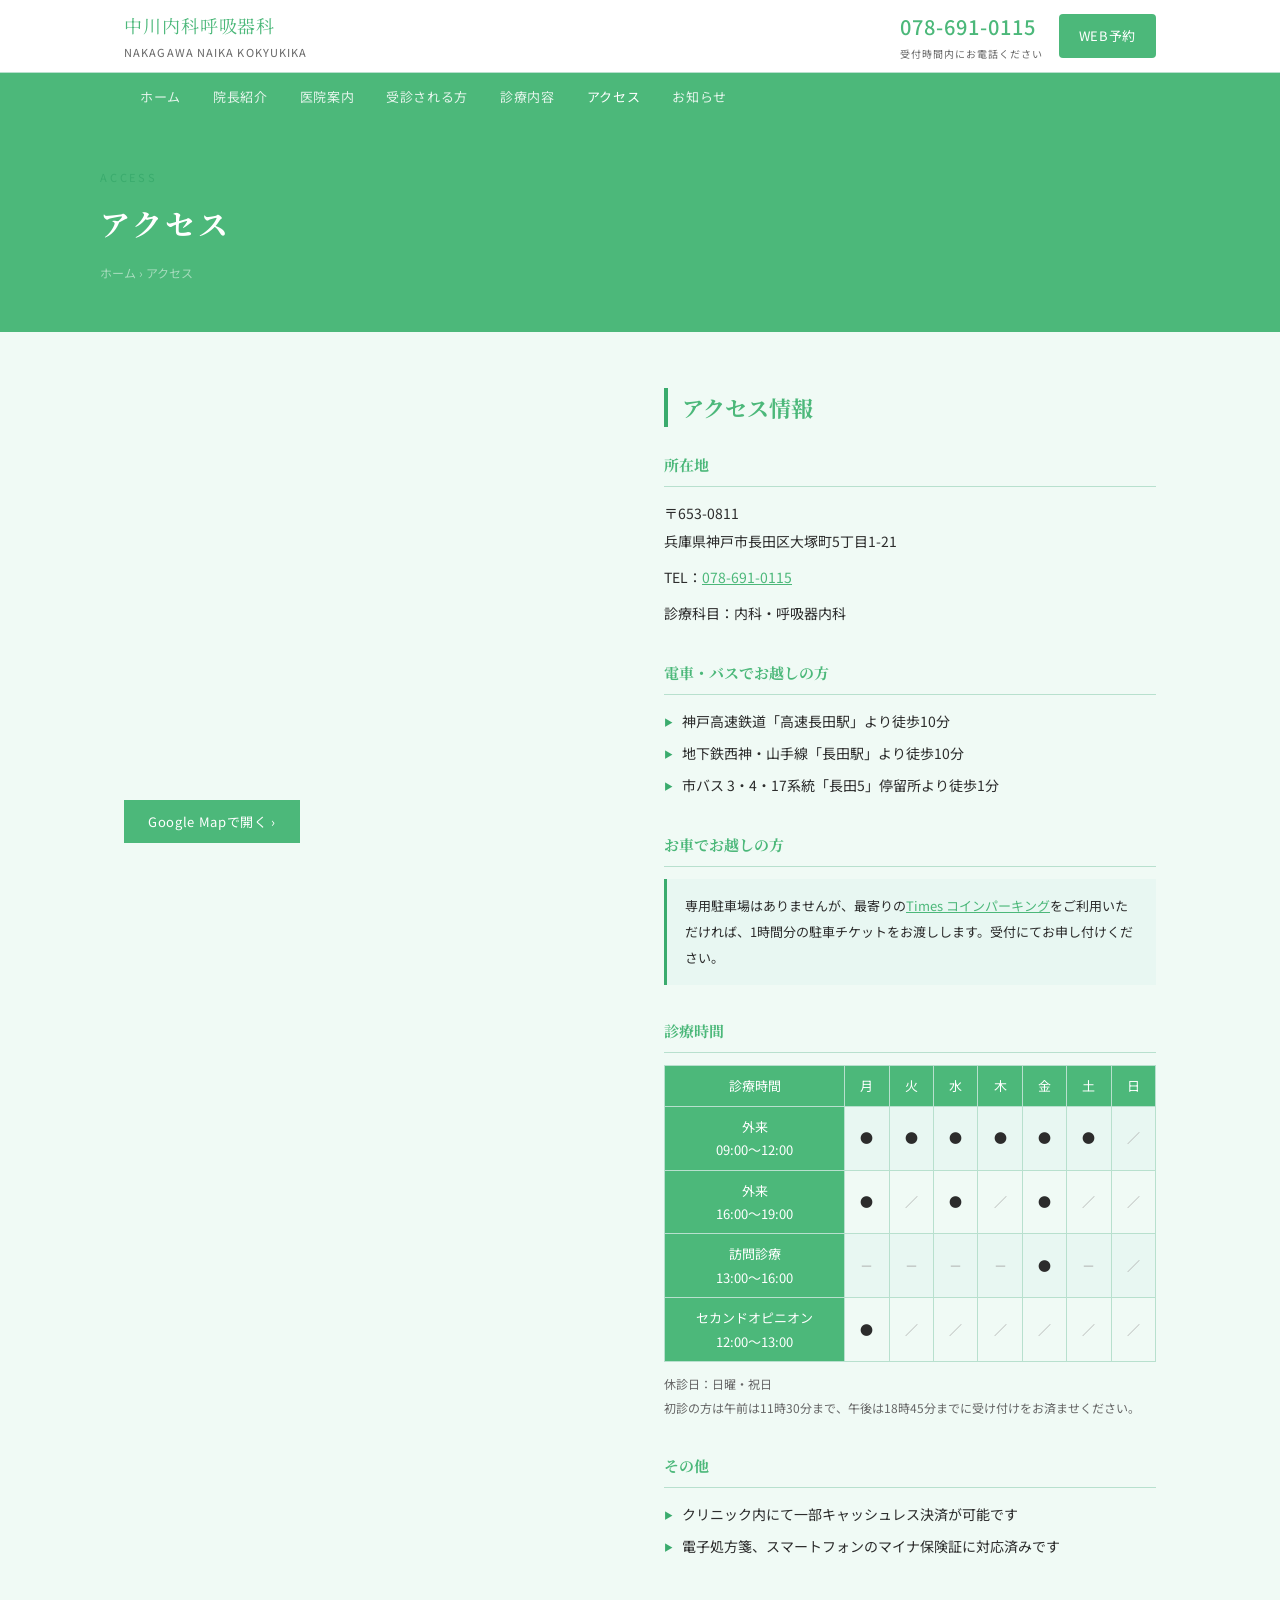
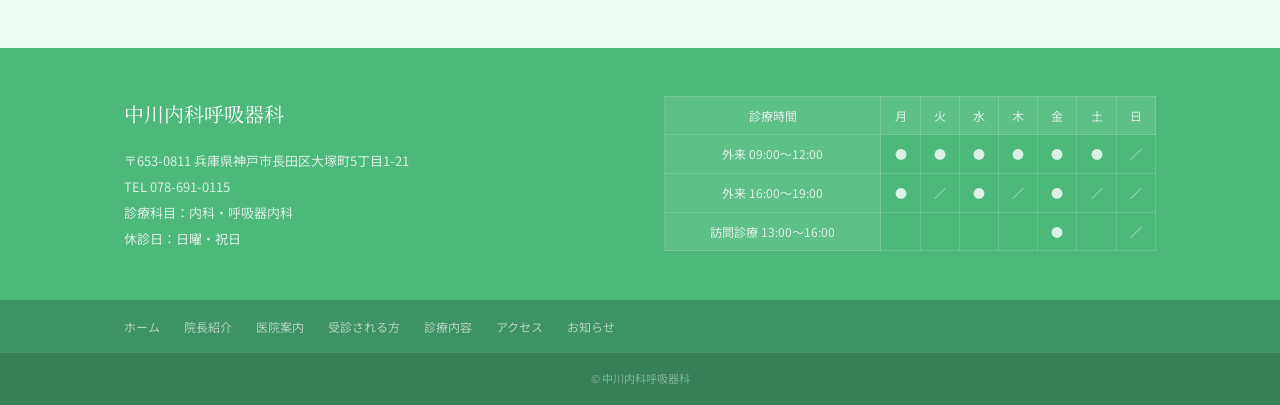
==== access/index.html @ 4e3e688b "Add access page with corrected folder structure and CSS path/theme" ====
<!DOCTYPE html>
<html lang="ja">
<head>
  <meta charset="UTF-8">
  <meta name="viewport" content="width=device-width, initial-scale=1.0">
  <title>アクセス｜中川内科呼吸器科｜神戸市長田区の内科・呼吸器内科</title>
  <meta name="description" content="中川内科呼吸器科へのアクセス。〒653-0811 兵庫県神戸市長田区大塚町5丁目1-21。高速長田駅・地下鉄長田駅より徒歩10分。市バス「長田5」停留所より徒歩1分。">
  <link rel="preconnect" href="https://fonts.googleapis.com">
  <link rel="preconnect" href="https://fonts.gstatic.com" crossorigin>
  <link href="https://fonts.googleapis.com/css2?family=Noto+Sans+JP:wght@400;500&family=Noto+Serif+JP:wght@400;600&display=swap" rel="stylesheet">
  <link rel="stylesheet" href="../css/style-green.css">
  <style>
    /* アクセスページ専用スタイル */
    .access-layout {
      max-width: var(--max);
      margin: 0 auto;
      padding: 56px 24px;
      display: grid;
      grid-template-columns: 1fr 1fr;
      gap: 48px;
      align-items: start;
    }
    .access-map iframe {
      width: 100%;
      height: 400px;
      border: 0;
      display: block;
    }
    .access-map-btn {
      display: inline-block;
      margin-top: 12px;
      background: var(--primary);
      color: var(--white);
      padding: 10px 24px;
      text-decoration: none;
      font-size: 13px;
      letter-spacing: 0.05em;
      transition: background 0.2s;
    }
    .access-map-btn:hover { background: var(--primary-light); }

    .access-info h2 {
      font-family: var(--serif);
      font-size: 22px;
      color: var(--primary);
      border-left: 4px solid var(--accent);
      padding-left: 14px;
      margin: 0 0 24px;
    }
    .access-block { margin-bottom: 32px; }
    .access-block h3 {
      font-family: var(--serif);
      font-size: 15px;
      color: var(--primary);
      border-bottom: 1px solid var(--border);
      padding-bottom: 8px;
      margin-bottom: 12px;
    }
    .access-block p {
      font-size: 14px;
      line-height: 2;
      color: var(--text);
      margin-bottom: 8px;
    }
    .access-block ul {
      padding-left: 0;
      list-style: none;
    }
    .access-block ul li {
      font-size: 14px;
      line-height: 2;
      color: var(--text);
      padding-left: 18px;
      position: relative;
      margin-bottom: 4px;
    }
    .access-block ul li::before {
      content: '▶';
      position: absolute;
      left: 0;
      font-size: 9px;
      color: var(--accent);
      top: 7px;
    }
    .access-block a { color: var(--primary); }

    .hours-table { width: 100%; border-collapse: collapse; font-size: 13px; margin-top: 8px; }
    .hours-table th,
    .hours-table td { border: 1px solid var(--border); padding: 8px 10px; text-align: center; }
    .hours-table th { background: var(--primary); color: var(--white); font-weight: 400; }
    .hours-table tr:nth-child(even) td { background: var(--bg-section); }
    .hours-table .closed { color: #aaa; }

    .parking-note {
      background: var(--bg-section);
      border-left: 3px solid var(--accent);
      padding: 14px 18px;
      font-size: 13px;
      line-height: 2;
      margin-top: 8px;
    }

    @media (max-width: 768px) {
      .access-layout { grid-template-columns: 1fr; padding: 32px 16px; gap: 32px; }
      .access-map iframe { height: 280px; }
    }
  </style>
</head>
<body>

<header>
  <div class="header-inner">
    <a href="/" class="logo">中川内科呼吸器科<span>NAKAGAWA NAIKA KOKYUKIKA</span></a>
    <div class="header-right">
      <a href="tel:078-691-0115" class="header-tel">078-691-0115<small>受付時間内にお電話ください</small></a>
      <a href="https://qr.digikar-smart.jp/f69b6766-8f9e-40d7-bc56-8c919789ab93/reserve" target="_blank" rel="noopener" class="btn-reserve">WEB予約</a>
    </div>
  </div>
</header>

<nav>
  <div class="nav-inner">
    <a href="/">ホーム</a>
    <a href="/doctor/">院長紹介</a>
    <a href="/clinic/">医院案内</a>
    <a href="/first/">受診される方</a>
    <a href="/medical/">診療内容</a>
    <a href="/access/" class="active">アクセス</a>
    <a href="/news/">お知らせ</a>
  </div>
</nav>

<div class="page-hero">
  <div class="page-hero-inner">
    <span class="page-hero-en">Access</span>
    <h1>アクセス</h1>
    <p class="breadcrumb"><a href="/">ホーム</a> &rsaquo; アクセス</p>
  </div>
</div>

<main>
  <div class="access-layout">

    <!-- 地図 -->
    <div class="access-map">
      <iframe
        src="https://www.google.com/maps/embed?pb=!1m18!1m12!1m3!1d975.5189217674241!2d135.1469013295843!3d34.67385498186713!2m3!1f0!2f0!3f0!3m2!1i1024!2i768!4f13.1!3m3!1m2!1s0x600085e1d8e9b971%3A0x1678a9575580becf!2z5Lit5bed5YaF56eR5ZG85ZC45Zmo56eR!5e0!3m2!1sja!2sjp!4v1743150896050!5m2!1sja!2sjp"
        allowfullscreen=""
        loading="lazy"
        referrerpolicy="no-referrer-when-downgrade">
      </iframe>
      <a href="https://www.google.com/maps/place/%E4%B8%AD%E5%B7%9D%E5%86%85%E7%A7%91%E5%91%BC%E5%90%B8%E5%99%A8%E7%A7%91/@34.673855,135.1469013,18.75z/data=!4m6!3m5!1s0x600085e1d8e9b971:0x1678a9575580becf!8m2!3d34.6737998!4d135.1474201!16s%2Fg%2F11m69vlq_j?hl=ja" target="_blank" rel="noopener" class="access-map-btn">Google Mapで開く &rsaquo;</a>
    </div>

    <!-- アクセス情報 -->
    <div class="access-info">
      <h2>アクセス情報</h2>

      <div class="access-block">
        <h3>所在地</h3>
        <p>〒653-0811<br>兵庫県神戸市長田区大塚町5丁目1-21</p>
        <p>TEL：<a href="tel:078-691-0115">078-691-0115</a></p>
        <p>診療科目：内科・呼吸器内科</p>
      </div>

      <div class="access-block">
        <h3>電車・バスでお越しの方</h3>
        <ul>
          <li>神戸高速鉄道「高速長田駅」より徒歩10分</li>
          <li>地下鉄西神・山手線「長田駅」より徒歩10分</li>
          <li>市バス 3・4・17系統「長田5」停留所より徒歩1分</li>
        </ul>
      </div>

      <div class="access-block">
        <h3>お車でお越しの方</h3>
        <div class="parking-note">
          専用駐車場はありませんが、最寄りの<a href="https://www.timesclub.jp/benefit/shop/hospital/detail.jsp?shop=S000048517" target="_blank" rel="noopener">Times コインパーキング</a>をご利用いただければ、1時間分の駐車チケットをお渡しします。受付にてお申し付けください。
        </div>
      </div>

      <div class="access-block">
        <h3>診療時間</h3>
        <table class="hours-table">
          <tr>
            <th>診療時間</th><th>月</th><th>火</th><th>水</th><th>木</th><th>金</th><th>土</th><th>日</th>
          </tr>
          <tr>
            <th>外来<br>09:00〜12:00</th>
            <td>●</td><td>●</td><td>●</td><td>●</td><td>●</td><td>●</td><td class="closed">／</td>
          </tr>
          <tr>
            <th>外来<br>16:00〜19:00</th>
            <td>●</td><td class="closed">／</td><td>●</td><td class="closed">／</td><td>●</td><td class="closed">／</td><td class="closed">／</td>
          </tr>
          <tr>
            <th>訪問診療<br>13:00〜16:00</th>
            <td class="closed">－</td><td class="closed">－</td><td class="closed">－</td><td class="closed">－</td><td>●</td><td class="closed">－</td><td class="closed">／</td>
          </tr>
          <tr>
            <th>セカンドオピニオン<br>12:00〜13:00</th>
            <td>●</td><td class="closed">／</td><td class="closed">／</td><td class="closed">／</td><td class="closed">／</td><td class="closed">／</td><td class="closed">／</td>
          </tr>
        </table>
        <p style="font-size:12px; color:var(--text-muted); margin-top:10px;">
          休診日：日曜・祝日<br>
          初診の方は午前は11時30分まで、午後は18時45分までに受け付けをお済ませください。
        </p>
      </div>

      <div class="access-block">
        <h3>その他</h3>
        <ul>
          <li>クリニック内にて一部キャッシュレス決済が可能です</li>
          <li>電子処方箋、スマートフォンのマイナ保険証に対応済みです</li>
        </ul>
      </div>

    </div>
  </div>
</main>

<footer>
  <div class="footer-main">
    <div>
      <p class="footer-logo">中川内科呼吸器科</p>
      <div class="footer-info">
        <p>〒653-0811 兵庫県神戸市長田区大塚町5丁目1-21</p>
        <p>TEL <a href="tel:078-691-0115">078-691-0115</a></p>
        <p>診療科目：内科・呼吸器内科</p>
        <p>休診日：日曜・祝日</p>
      </div>
    </div>
    <div>
      <table class="footer-table">
        <tr><th>診療時間</th><th>月</th><th>火</th><th>水</th><th>木</th><th>金</th><th>土</th><th>日</th></tr>
        <tr><th>外来 09:00〜12:00</th><td>●</td><td>●</td><td>●</td><td>●</td><td>●</td><td>●</td><td>／</td></tr>
        <tr><th>外来 16:00〜19:00</th><td>●</td><td>／</td><td>●</td><td>／</td><td>●</td><td>／</td><td>／</td></tr>
        <tr><th>訪問診療 13:00〜16:00</th><td></td><td></td><td></td><td></td><td>●</td><td></td><td>／</td></tr>
      </table>
    </div>
  </div>
  <div class="footer-nav-bar">
    <div class="footer-nav-inner">
      <a href="/">ホーム</a><a href="/doctor/">院長紹介</a><a href="/clinic/">医院案内</a>
      <a href="/first/">受診される方</a><a href="/medical/">診療内容</a><a href="/access/">アクセス</a><a href="/news/">お知らせ</a>
    </div>
  </div>
  <p class="footer-copy">&copy; 中川内科呼吸器科</p>
</footer>

<div class="sp-fixed">
  <div class="sp-fixed-inner">
    <a href="tel:078-691-0115">電話</a>
    <a href="https://qr.digikar-smart.jp/f69b6766-8f9e-40d7-bc56-8c919789ab93/reserve" target="_blank" rel="noopener" class="primary">WEB予約</a>
    <a href="/access/">アクセス</a>
  </div>
</div>

</body>
</html>
---- css/style-green.css ----
/* ============================================================
   中川内科呼吸器科 - グリーンテーマ
   ============================================================ */

/* --- カラー変数（ここを変えるだけでテーマ切替） --- */
:root {
  --primary:       #4cb87a;   /* メインカラー（グリーン） */
  --primary-light: #3aab6d;   /* ホバー時（濃いグリーン） */
  --accent:        #3aab6d;   /* アクセント（濃いグリーン） */
  --text:          #2c2c2c;
  --text-muted:    #666;
  --bg:            #f0faf5;
  --bg-section:    #e8f7f2;
  --border:        #b8e0ce;
  --white:         #ffffff;
  --serif: 'Noto Serif JP', serif;
  --sans:  'Noto Sans JP', sans-serif;
  --max:   1080px;
}

/* ============================================================
   リセット・ベース
   ============================================================ */
*, *::before, *::after { box-sizing: border-box; margin: 0; padding: 0; }
html { scroll-behavior: smooth; }
body {
  font-family: var(--sans);
  color: var(--text);
  background: var(--bg);
  font-size: 15px;
  line-height: 1.8;
}

/* ============================================================
   ヘッダー
   ============================================================ */
header {
  background: var(--white);
  border-bottom: 1px solid var(--border);
  position: sticky;
  top: 0;
  z-index: 100;
}
.header-inner {
  max-width: var(--max);
  margin: 0 auto;
  padding: 0 24px;
  height: 72px;
  display: flex;
  align-items: center;
  justify-content: space-between;
}
.logo {
  font-family: var(--serif);
  font-size: 18px;
  color: var(--primary);
  text-decoration: none;
  letter-spacing: 0.05em;
}
.logo span {
  display: block;
  font-size: 11px;
  color: var(--text-muted);
  font-family: var(--sans);
  letter-spacing: 0.1em;
  margin-top: 2px;
}
.header-right { display: flex; align-items: center; gap: 16px; }
.header-tel {
  font-size: 20px;
  font-weight: 500;
  color: var(--primary);
  letter-spacing: 0.05em;
  text-decoration: none;
}
.header-tel small {
  display: block;
  font-size: 10px;
  color: var(--text-muted);
  font-weight: 400;
  text-align: center;
}
.btn-reserve {
  background: var(--primary);
  color: var(--white);
  padding: 10px 20px;
  border-radius: 4px;
  text-decoration: none;
  font-size: 13px;
  letter-spacing: 0.05em;
  transition: background 0.2s;
  white-space: nowrap;
}
.btn-reserve:hover { background: var(--primary-light); }

/* ============================================================
   ナビゲーション
   ============================================================ */
nav { background: var(--primary); }
.nav-inner {
  max-width: var(--max);
  margin: 0 auto;
  padding: 0 24px;
  display: flex;
}
nav a {
  color: rgba(255,255,255,0.85);
  text-decoration: none;
  font-size: 13px;
  padding: 12px 16px;
  display: block;
  letter-spacing: 0.05em;
  transition: color 0.2s;
}
nav a:hover, nav a.active { color: #fff; }

/* ============================================================
   ページヒーロー
   ============================================================ */
.page-hero {
  background: var(--primary);
  padding: 48px 24px;
  position: relative;
  overflow: hidden;
}
.page-hero::after {
  content: '';
  position: absolute;
  right: 0; top: 0; bottom: 0;
  width: 40%;
  background: url('https://hasegawaiin.jp/wp/wp-content/uploads/2025/02/inner.jpg') center/cover;
  opacity: 0.15;
}
.page-hero-inner {
  max-width: var(--max);
  margin: 0 auto;
  position: relative;
  z-index: 1;
}
.page-hero-en {
  font-size: 11px;
  color: var(--accent);
  letter-spacing: 0.25em;
  text-transform: uppercase;
  margin-bottom: 8px;
  display: block;
}
.page-hero h1 {
  font-family: var(--serif);
  font-size: 30px;
  color: var(--white);
  letter-spacing: 0.1em;
}
.breadcrumb {
  font-size: 12px;
  color: rgba(255,255,255,0.5);
  margin-top: 12px;
}
.breadcrumb a { color: rgba(255,255,255,0.5); text-decoration: none; }

/* ============================================================
   本文レイアウト（サイドバー付き）
   ============================================================ */
.layout {
  max-width: var(--max);
  margin: 0 auto;
  padding: 56px 24px;
  display: grid;
  grid-template-columns: 1fr 260px;
  gap: 48px;
  align-items: start;
}

/* ============================================================
   コンテンツエリア
   ============================================================ */
.content h2 {
  font-family: var(--serif);
  font-size: 22px;
  color: var(--primary);
  border-left: 4px solid var(--accent);
  padding-left: 14px;
  margin: 40px 0 16px;
}
.content h2:first-child { margin-top: 0; }
.content h3 {
  font-family: var(--serif);
  font-size: 17px;
  color: var(--primary);
  margin: 28px 0 10px;
  padding-bottom: 6px;
  border-bottom: 1px solid var(--border);
}
.content h4 {
  font-size: 14px;
  font-weight: 500;
  color: var(--primary);
  margin: 20px 0 8px;
}
.content p { margin-bottom: 16px; font-size: 14px; line-height: 2; }
.content ul { padding-left: 20px; margin-bottom: 16px; }
.content ul li { font-size: 14px; line-height: 2; margin-bottom: 4px; }
.content img { max-width: 100%; height: auto; display: block; margin: 24px auto; border-radius: 2px; }
.content a { color: var(--primary); }

.content table { width: 100%; border-collapse: collapse; font-size: 13px; margin: 20px 0; }
.content table th,
.content table td { border: 1px solid var(--border); padding: 10px 14px; text-align: left; line-height: 1.7; }
.content table th { background: var(--primary); color: var(--white); font-weight: 400; }
.content table tr:nth-child(even) td { background: var(--bg-section); }

.info-box {
  background: var(--bg-section);
  border-left: 3px solid var(--accent);
  padding: 20px 24px;
  margin: 24px 0;
  font-size: 14px;
  line-height: 2;
}
.info-box strong { color: var(--primary); }

/* 症状タググリッド */
.symptom-grid {
  display: grid;
  grid-template-columns: repeat(3, 1fr);
  gap: 8px;
  margin: 16px 0;
}
.symptom-tag {
  background: var(--white);
  border: 1px solid var(--border);
  padding: 8px 12px;
  font-size: 13px;
  color: var(--text);
  border-radius: 3px;
  text-align: center;
}

/* ステップリスト */
.step-item {
  display: flex;
  gap: 16px;
  margin-bottom: 16px;
  align-items: flex-start;
}
.step-num {
  background: var(--primary);
  color: var(--white);
  width: 32px; height: 32px;
  border-radius: 50%;
  display: flex;
  align-items: center;
  justify-content: center;
  font-size: 13px;
  flex-shrink: 0;
}
.step-text { font-size: 14px; line-height: 2; flex: 1; }
.step-text strong { display: block; color: var(--primary); margin-bottom: 2px; }

/* ============================================================
   診療内容トップページ専用
   ============================================================ */
.main-inner {
  max-width: var(--max);
  margin: 0 auto;
  padding: 64px 24px;
}
.section-label {
  font-size: 11px;
  color: var(--accent);
  letter-spacing: 0.2em;
  text-transform: uppercase;
  margin-bottom: 8px;
  display: block;
}
.section-title {
  font-family: var(--serif);
  font-size: 26px;
  color: var(--primary);
  letter-spacing: 0.08em;
  margin-bottom: 6px;
}
.section-divider { width: 40px; height: 2px; background: var(--accent); margin: 12px 0 40px; }
.section-lead {
  font-size: 14px;
  color: var(--text-muted);
  margin-bottom: 40px;
  line-height: 2;
  max-width: 720px;
}

.primary-grid {
  display: grid;
  grid-template-columns: repeat(3, 1fr);
  gap: 24px;
  margin-bottom: 64px;
}
.primary-card {
  background: var(--white);
  border: 1px solid var(--border);
  text-decoration: none;
  color: var(--text);
  display: block;
  transition: box-shadow 0.2s, transform 0.2s;
}
.primary-card:hover { box-shadow: 0 4px 20px rgba(0,0,0,0.1); transform: translateY(-2px); }
.primary-card img { width: 100%; aspect-ratio: 4/3; object-fit: cover; display: block; }
.primary-card-body { padding: 20px; }
.primary-card-en {
  font-size: 10px;
  color: var(--accent);
  letter-spacing: 0.2em;
  text-transform: uppercase;
  display: block;
  margin-bottom: 6px;
}
.primary-card h2 {
  font-family: var(--serif);
  font-size: 18px;
  color: var(--primary);
  margin-bottom: 10px;
  border: none;
  padding: 0;
}
.primary-card p { font-size: 13px; color: var(--text-muted); line-height: 1.8; margin: 0; }
.card-more {
  display: inline-block;
  margin-top: 14px;
  font-size: 12px;
  color: var(--primary);
  border-bottom: 1px solid var(--primary);
  padding-bottom: 2px;
}

.column-banner {
  background: var(--primary);
  padding: 40px 48px;
  margin-top: 64px;
  display: flex;
  align-items: center;
  justify-content: space-between;
  gap: 32px;
  text-decoration: none;
  transition: opacity 0.2s;
}
.column-banner:hover { opacity: 0.9; }
.column-banner-text span {
  font-size: 11px;
  color: var(--accent);
  letter-spacing: 0.2em;
  text-transform: uppercase;
  display: block;
  margin-bottom: 8px;
}
.column-banner-text h2 {
  font-family: var(--serif);
  font-size: 22px;
  color: var(--white);
  margin-bottom: 10px;
  border: none;
  padding: 0;
}
.column-banner-text p { font-size: 13px; color: rgba(255,255,255,0.7); line-height: 1.9; margin: 0; }
.column-banner-btn {
  background: var(--accent);
  color: var(--white);
  padding: 12px 28px;
  font-size: 13px;
  white-space: nowrap;
  font-weight: 500;
}

/* ============================================================
   サイドバー
   ============================================================ */
.sidebar { position: sticky; top: 88px; }
.sidebar-box {
  background: var(--white);
  border: 1px solid var(--border);
  padding: 24px;
  margin-bottom: 16px;
}
.sidebar-box-title {
  font-family: var(--serif);
  font-size: 14px;
  color: var(--primary);
  border-bottom: 1px solid var(--border);
  padding-bottom: 10px;
  margin-bottom: 14px;
  letter-spacing: 0.05em;
}
.sidebar-nav { list-style: none; }
.sidebar-nav li a {
  display: block;
  font-size: 13px;
  color: var(--text-muted);
  text-decoration: none;
  padding: 6px 0;
  border-bottom: 1px solid var(--bg-section);
  transition: color 0.2s;
}
.sidebar-nav li a:hover { color: var(--primary); }
.sidebar-nav li a.current { color: var(--primary); font-weight: 500; }
.sidebar-reserve {
  background: var(--primary);
  color: var(--white);
  display: block;
  text-align: center;
  padding: 14px;
  text-decoration: none;
  font-size: 13px;
  letter-spacing: 0.05em;
  transition: background 0.2s;
}
.sidebar-reserve:hover { background: var(--primary-light); }
.sidebar-tel { text-align: center; padding: 16px 0 0; }
.sidebar-tel a { font-size: 20px; font-weight: 500; color: var(--primary); text-decoration: none; }
.sidebar-tel p { font-size: 11px; color: var(--text-muted); margin-top: 4px; }

/* ============================================================
   コラムページ専用
   ============================================================ */
.column-toc {
  background: var(--bg-section);
  border: 1px solid var(--border);
  padding: 24px 28px;
  margin-bottom: 48px;
}
.column-toc h2 {
  font-family: var(--serif);
  font-size: 16px;
  color: var(--primary);
  margin-bottom: 14px;
  border: none;
  padding: 0;
}
.column-toc ol { padding-left: 20px; }
.column-toc li { font-size: 13px; margin-bottom: 6px; line-height: 1.6; }
.column-toc a { color: var(--primary); text-decoration: none; }
.column-toc a:hover { text-decoration: underline; }

.column-article {
  border-bottom: 1px solid var(--border);
  padding-bottom: 48px;
  margin-bottom: 48px;
}
.column-article:last-child { border-bottom: none; }
.column-article-date {
  font-size: 11px;
  color: var(--accent);
  letter-spacing: 0.1em;
  margin-bottom: 6px;
  display: block;
}
.column-article h2 {
  font-family: var(--serif);
  font-size: 22px;
  color: var(--primary);
  border-left: 4px solid var(--accent);
  padding-left: 14px;
  margin: 0 0 20px;
}
.column-article h3 {
  font-family: var(--serif);
  font-size: 17px;
  color: var(--primary);
  margin: 24px 0 10px;
  padding-bottom: 6px;
  border-bottom: 1px solid var(--border);
}
.column-article p { font-size: 14px; line-height: 2; margin-bottom: 14px; }
.column-article table { width: 100%; border-collapse: collapse; font-size: 13px; margin: 16px 0; }
.column-article table th,
.column-article table td { border: 1px solid var(--border); padding: 10px 14px; text-align: left; line-height: 1.7; }
.column-article table th { background: var(--primary); color: var(--white); font-weight: 400; }
.column-article table tr:nth-child(even) td { background: var(--bg-section); }
.column-article .info-box {
  background: var(--bg-section);
  border-left: 3px solid var(--accent);
  padding: 16px 20px;
  margin: 16px 0;
  font-size: 13px;
  line-height: 2;
}
.column-article ul { padding-left: 20px; margin-bottom: 14px; }
.column-article ul li { font-size: 14px; line-height: 2; }
.video-note {
  background: var(--white);
  border: 1px solid var(--border);
  padding: 16px 20px;
  margin: 16px 0;
  font-size: 13px;
  line-height: 2;
}
.video-note a { color: var(--primary); }

/* ============================================================
   フッター
   ============================================================ */
footer { background: var(--primary); color: rgba(255,255,255,0.8); }
.footer-main {
  max-width: var(--max);
  margin: 0 auto;
  padding: 48px 24px;
  display: grid;
  grid-template-columns: 1fr 1fr;
  gap: 48px;
}
.footer-logo {
  font-family: var(--serif);
  font-size: 20px;
  color: var(--white);
  margin-bottom: 16px;
}
.footer-info { font-size: 13px; line-height: 2; }
.footer-info a { color: rgba(255,255,255,0.8); text-decoration: none; }
.footer-table { width: 100%; border-collapse: collapse; font-size: 12px; }
.footer-table th,
.footer-table td { padding: 8px 6px; text-align: center; border: 1px solid rgba(255,255,255,0.15); }
.footer-table th { background: rgba(255,255,255,0.1); font-weight: 400; }
.footer-nav-bar { background: rgba(0,0,0,0.2); }
.footer-nav-inner {
  max-width: var(--max);
  margin: 0 auto;
  padding: 16px 24px;
  display: flex;
  gap: 24px;
  flex-wrap: wrap;
}
.footer-nav-inner a { color: rgba(255,255,255,0.6); font-size: 12px; text-decoration: none; }
.footer-copy {
  text-align: center;
  padding: 16px;
  font-size: 11px;
  color: rgba(255,255,255,0.4);
  background: rgba(0,0,0,0.3);
}

/* ============================================================
   SP固定フッターボタン
   ============================================================ */
.sp-fixed {
  display: none;
  position: fixed;
  bottom: 0; left: 0; right: 0;
  z-index: 200;
  background: var(--primary);
  padding: 8px 16px;
}
.sp-fixed-inner { display: flex; gap: 8px; }
.sp-fixed a {
  flex: 1;
  text-align: center;
  padding: 10px 4px;
  color: var(--white);
  text-decoration: none;
  font-size: 12px;
  border: 1px solid rgba(255,255,255,0.2);
  border-radius: 3px;
}
.sp-fixed a.primary { background: rgba(255,255,255,0.15); }

/* ============================================================
   レスポンシブ
   ============================================================ */
@media (max-width: 768px) {
  .header-tel { display: none; }
  .layout { grid-template-columns: 1fr; padding: 32px 16px; gap: 32px; }
  .sidebar { position: static; }
  .primary-grid { grid-template-columns: 1fr; }
  .symptom-grid { grid-template-columns: repeat(2, 1fr); }
  .column-banner { flex-direction: column; padding: 28px 24px; }
  .footer-main { grid-template-columns: 1fr; }
  .sp-fixed { display: block; }
  body { padding-bottom: 64px; }
  nav { display: none; }
}
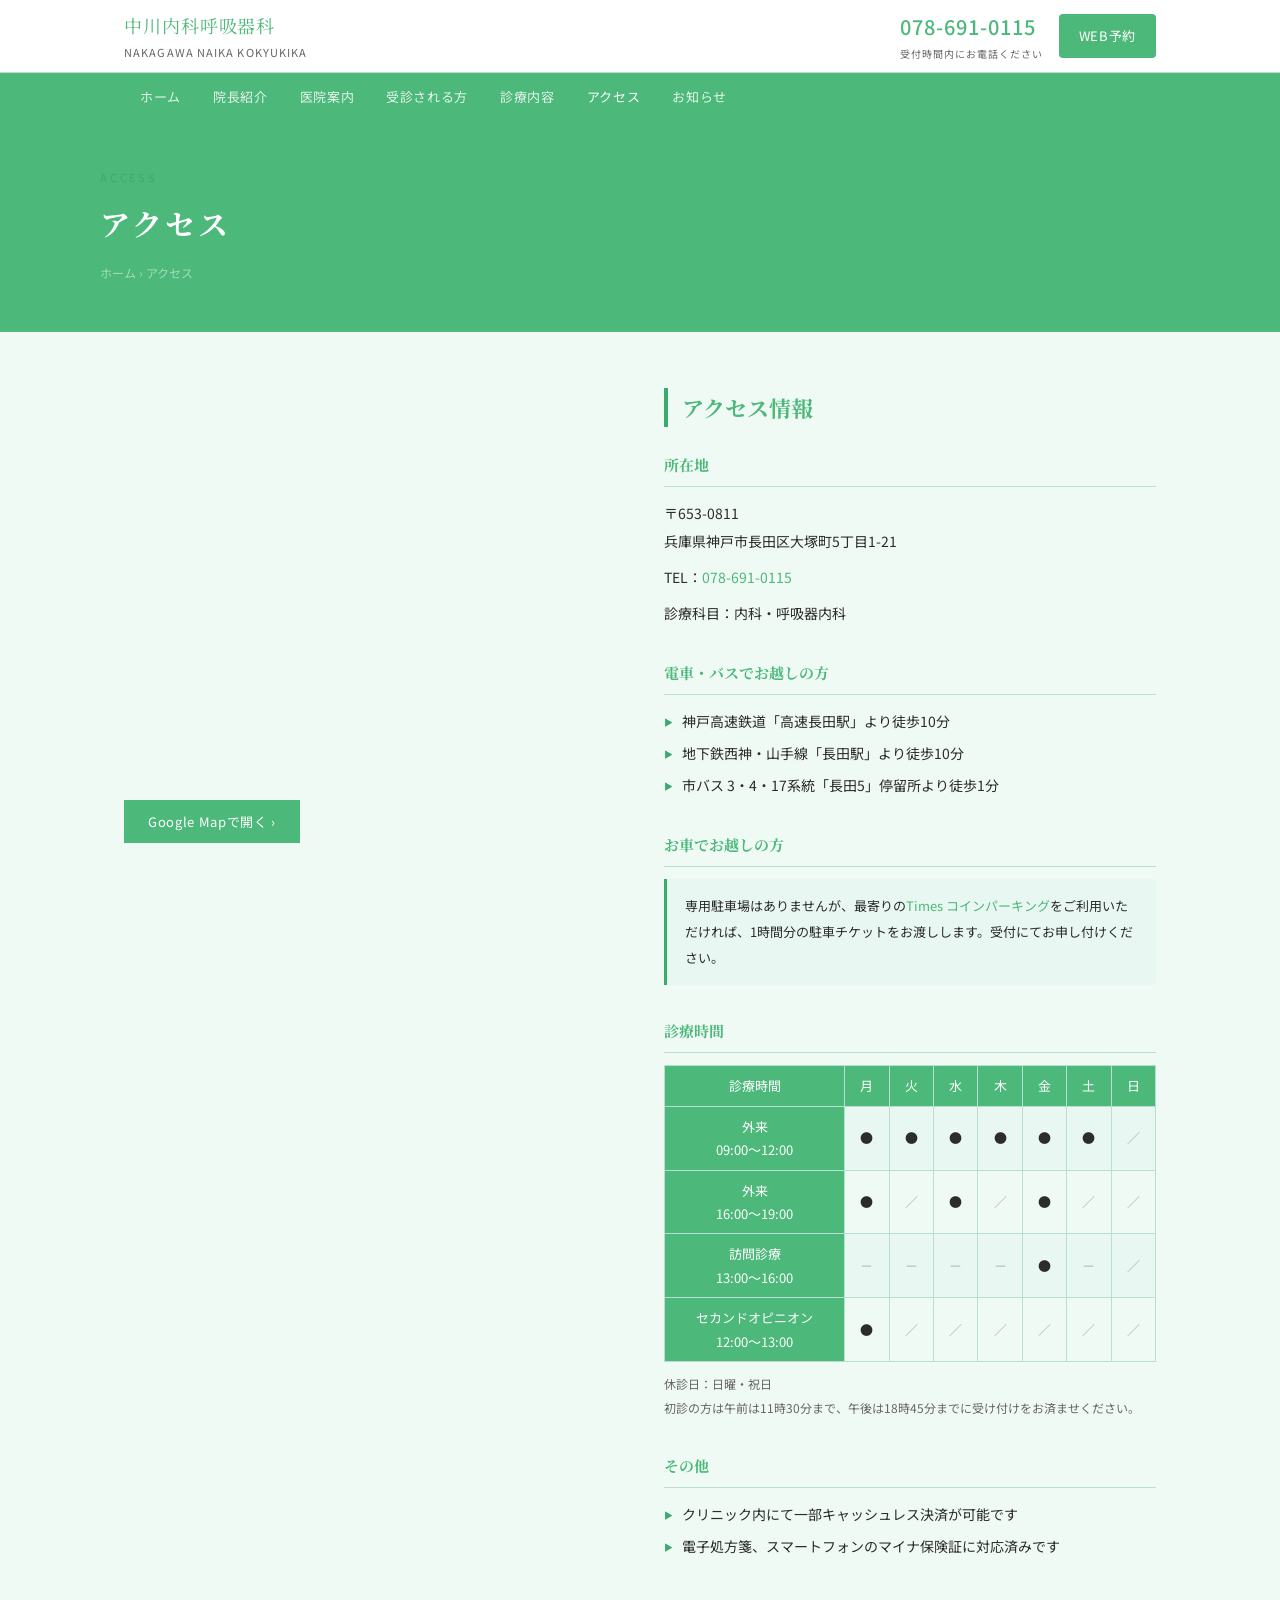
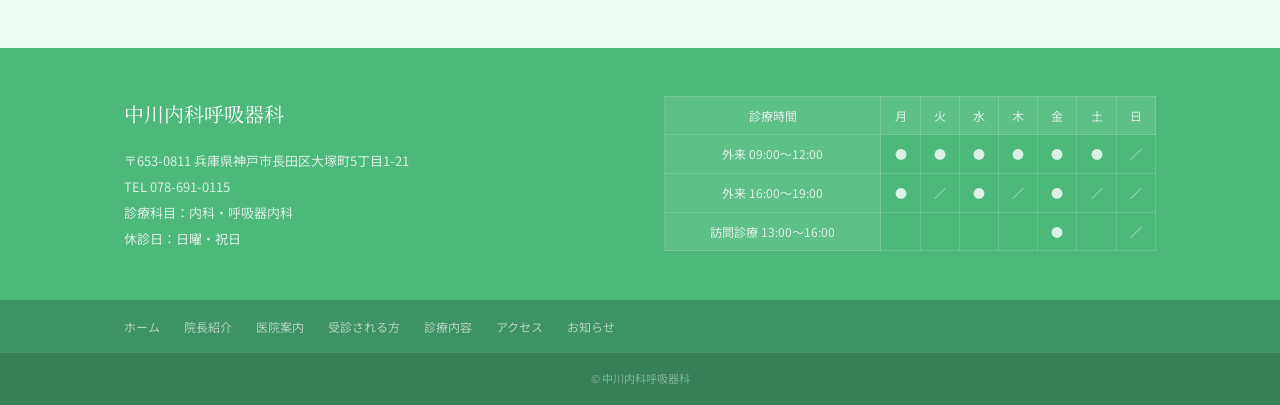
==== commit 78906792: "Rename hero-related class names/comments to top (contract requirement)" ====
--- a/access/index.html
+++ b/access/index.html
@@ -130,9 +130,9 @@
   </div>
 </nav>
 
-<div class="page-hero">
-  <div class="page-hero-inner">
-    <span class="page-hero-en">Access</span>
+<div class="page-top">
+  <div class="page-top-inner">
+    <span class="page-top-en">Access</span>
     <h1>アクセス</h1>
     <p class="breadcrumb"><a href="/">ホーム</a> &rsaquo; アクセス</p>
   </div>
--- a/css/style-green.css
+++ b/css/style-green.css
@@ -31,6 +31,13 @@
   line-height: 1.8;
 }
 
+/* リンクの基本スタイル（下線なし・テーマカラー、ホバーで下線） */
+a {
+  color: var(--primary);
+  text-decoration: none;
+}
+a:hover { text-decoration: underline; }
+
 /* ============================================================
    ヘッダー
    ============================================================ */
@@ -117,13 +124,13 @@
 /* ============================================================
    ページヒーロー
    ============================================================ */
-.page-hero {
+.page-top {
   background: var(--primary);
   padding: 48px 24px;
   position: relative;
   overflow: hidden;
 }
-.page-hero::after {
+.page-top::after {
   content: '';
   position: absolute;
   right: 0; top: 0; bottom: 0;
@@ -131,13 +138,13 @@
   background: url('https://hasegawaiin.jp/wp/wp-content/uploads/2025/02/inner.jpg') center/cover;
   opacity: 0.15;
 }
-.page-hero-inner {
+.page-top-inner {
   max-width: var(--max);
   margin: 0 auto;
   position: relative;
   z-index: 1;
 }
-.page-hero-en {
+.page-top-en {
   font-size: 11px;
   color: var(--accent);
   letter-spacing: 0.25em;
@@ -145,7 +152,7 @@
   margin-bottom: 8px;
   display: block;
 }
-.page-hero h1 {
+.page-top h1 {
   font-family: var(--serif);
   font-size: 30px;
   color: var(--white);
@@ -561,6 +568,353 @@
 .sp-fixed a.primary { background: rgba(255,255,255,0.15); }
 
 /* ============================================================
+   共通セクション枠（トップページ・各下層ページ用）
+   ============================================================ */
+.nk-section-inner {
+  max-width: var(--max);
+  margin: 0 auto;
+  padding: 64px 24px;
+}
+.nk-section-title-en {
+  font-size: 11px;
+  color: var(--accent);
+  letter-spacing: 0.2em;
+  text-transform: uppercase;
+  margin-bottom: 8px;
+  display: block;
+}
+.nk-btn-more {
+  display: inline-block;
+  margin-top: 24px;
+  font-size: 13px;
+  color: var(--primary);
+  border-bottom: 1px solid var(--primary);
+  padding-bottom: 3px;
+  letter-spacing: 0.05em;
+}
+.nk-news-section, .nk-feature-section, .nk-affiliations-section { background: var(--bg-section); }
+
+/* ============================================================
+   トップページ：ヒーロー
+   ============================================================ */
+.nk-top {
+  position: relative;
+  min-height: 460px;
+  display: flex;
+  align-items: center;
+  overflow: hidden;
+}
+.nk-top-bg {
+  position: absolute;
+  inset: 0;
+  background: linear-gradient(135deg, var(--primary) 0%, var(--primary-light) 100%);
+}
+.nk-top-inner {
+  position: relative;
+  z-index: 1;
+  max-width: var(--max);
+  margin: 0 auto;
+  padding: 80px 24px;
+  width: 100%;
+}
+.nk-top-catch {
+  font-family: var(--serif);
+  font-size: 26px;
+  line-height: 1.8;
+  color: var(--white);
+  letter-spacing: 0.05em;
+}
+.nk-top-catch span {
+  display: block;
+  margin-top: 16px;
+  font-family: var(--sans);
+  font-size: 13px;
+  letter-spacing: 0.15em;
+  color: rgba(255,255,255,0.75);
+}
+.nk-top-badges {
+  display: flex;
+  flex-wrap: wrap;
+  gap: 10px;
+  margin-top: 32px;
+}
+.nk-top-badge {
+  background: rgba(255,255,255,0.15);
+  border: 1px solid rgba(255,255,255,0.4);
+  color: var(--white);
+  font-size: 12px;
+  letter-spacing: 0.05em;
+  padding: 8px 18px;
+  border-radius: 999px;
+}
+
+/* ============================================================
+   トップページ：お知らせ
+   ============================================================ */
+.nk-news-list { list-style: none; border-top: 1px solid var(--border); margin-bottom: 8px; }
+.nk-news-list .nk-news-item {
+  display: flex;
+  align-items: center;
+  gap: 20px;
+  padding: 18px 4px;
+  border-bottom: 1px solid var(--border);
+  font-size: 14px;
+}
+.nk-news-list .nk-news-date { min-width: 90px; }
+.nk-news-list .nk-news-title { flex: 1; color: var(--text); }
+.nk-news-list .nk-news-title:hover { color: var(--primary); text-decoration: underline; }
+.nk-news-date { font-size: 12px; color: var(--text-muted); letter-spacing: 0.05em; }
+.nk-news-cate {
+  display: inline-block;
+  background: var(--white);
+  color: var(--primary);
+  font-size: 11px;
+  padding: 4px 12px;
+  border-radius: 3px;
+  letter-spacing: 0.05em;
+  white-space: nowrap;
+}
+
+/* ============================================================
+   トップページ：診療時間・アクセス
+   ============================================================ */
+.nk-hours-grid {
+  display: grid;
+  grid-template-columns: 1fr 1fr;
+  gap: 40px;
+  align-items: start;
+}
+.nk-hours-table { width: 100%; border-collapse: collapse; font-size: 13px; }
+.nk-hours-table th, .nk-hours-table td { border: 1px solid var(--border); padding: 10px; text-align: center; }
+.nk-hours-table th { background: var(--primary); color: var(--white); font-weight: 400; }
+.nk-hours-table tr:nth-child(even) td { background: var(--white); }
+.nk-hours-table .closed { color: #aaa; }
+.nk-hours-note { margin-top: 16px; font-size: 13px; line-height: 2; color: var(--text-muted); }
+.nk-map-wrap { position: relative; }
+.nk-map-wrap iframe { width: 100%; height: 280px; border: 0; display: block; }
+.nk-access-list { list-style: none; margin-top: 16px; }
+.nk-access-list li {
+  font-size: 13px;
+  line-height: 2;
+  color: var(--text);
+  padding-left: 18px;
+  position: relative;
+}
+.nk-access-list li::before {
+  content: '▶';
+  position: absolute;
+  left: 0;
+  font-size: 9px;
+  color: var(--accent);
+  top: 7px;
+}
+
+/* ============================================================
+   トップページ：院長挨拶
+   ============================================================ */
+.nk-greeting-flex {
+  display: grid;
+  grid-template-columns: 300px 1fr;
+  gap: 48px;
+  align-items: center;
+}
+.nk-greeting-img img {
+  width: 100%;
+  aspect-ratio: 3/4;
+  object-fit: cover;
+  border-radius: 2px;
+  display: block;
+}
+.nk-greeting-catch {
+  font-family: var(--serif);
+  font-size: 19px;
+  color: var(--primary);
+  margin-bottom: 16px;
+  line-height: 1.7;
+}
+.nk-greeting-text p { font-size: 14px; line-height: 2; margin-bottom: 14px; color: var(--text); }
+.nk-greeting-name { font-size: 13px; color: var(--text-muted); margin-top: 8px; }
+.nk-greeting-name strong {
+  display: block;
+  font-family: var(--serif);
+  font-size: 18px;
+  color: var(--primary);
+  margin-top: 4px;
+}
+
+/* ============================================================
+   トップページ：当院の特徴
+   ============================================================ */
+.nk-feature-grid { display: grid; grid-template-columns: repeat(3, 1fr); gap: 24px; }
+.nk-feature-card { background: var(--white); border: 1px solid var(--border); }
+.nk-feature-card img { width: 100%; aspect-ratio: 4/3; object-fit: cover; display: block; }
+.nk-feature-card-body { padding: 24px; }
+.nk-feature-num {
+  font-size: 11px;
+  color: var(--accent);
+  letter-spacing: 0.15em;
+  text-transform: uppercase;
+  margin-bottom: 8px;
+  display: block;
+}
+.nk-feature-card-body h3 { font-family: var(--serif); font-size: 17px; color: var(--primary); margin-bottom: 10px; }
+.nk-feature-card-body p { font-size: 13px; line-height: 1.9; color: var(--text-muted); margin: 0; }
+
+/* ============================================================
+   トップページ：診療案内
+   ============================================================ */
+.nk-medical-grid { display: grid; grid-template-columns: repeat(4, 1fr); gap: 16px; }
+.nk-medical-card {
+  background: var(--white);
+  border: 1px solid var(--border);
+  text-align: center;
+  padding: 28px 16px;
+  text-decoration: none;
+  color: var(--text);
+  transition: box-shadow 0.2s, transform 0.2s;
+  display: block;
+}
+.nk-medical-card:hover { box-shadow: 0 4px 16px rgba(0,0,0,0.08); transform: translateY(-2px); text-decoration: none; }
+.nk-medical-card img { width: 56px; height: 56px; object-fit: contain; margin: 0 auto 14px; display: block; }
+.nk-medical-card h3 { font-family: var(--serif); font-size: 14px; color: var(--primary); margin-bottom: 4px; }
+.nk-medical-card p { font-size: 11px; color: var(--text-muted); letter-spacing: 0.05em; margin: 0; }
+
+/* ============================================================
+   トップページ：連携病院
+   ============================================================ */
+.nk-affiliations-list {
+  list-style: none;
+  display: flex;
+  flex-wrap: wrap;
+  gap: 20px;
+  align-items: center;
+  justify-content: center;
+}
+.nk-affiliations-list li {
+  width: 140px;
+  height: 76px;
+  display: flex;
+  align-items: center;
+  justify-content: center;
+  background: var(--white);
+  border: 1px solid var(--border);
+}
+.nk-affiliations-list img { max-width: 100px; max-height: 46px; object-fit: contain; }
+
+/* ============================================================
+   院長紹介ページ
+   ============================================================ */
+.nk-doctor-flex {
+  display: grid;
+  grid-template-columns: 280px 1fr;
+  gap: 48px;
+  margin-bottom: 56px;
+  align-items: start;
+}
+.nk-doctor-img img { width: 100%; aspect-ratio: 3/4; object-fit: cover; display: block; border-radius: 2px; }
+.nk-doctor-img figcaption { text-align: center; font-size: 13px; color: var(--text-muted); margin-top: 12px; line-height: 1.8; }
+.nk-doctor-img figcaption strong { display: block; font-family: var(--serif); font-size: 17px; color: var(--primary); }
+.nk-doctor-text p { font-size: 14px; line-height: 2; margin-bottom: 16px; color: var(--text); }
+.nk-greeting-label {
+  font-size: 11px;
+  color: var(--accent);
+  letter-spacing: 0.2em;
+  text-transform: uppercase;
+  display: block;
+  margin-bottom: 8px;
+}
+.nk-greeting-title { font-family: var(--serif); font-size: 22px; color: var(--primary); margin-bottom: 14px; line-height: 1.6; }
+.nk-greeting-divider, .nk-career-divider, .nk-qual-divider { width: 40px; height: 2px; background: var(--accent); margin-bottom: 24px; }
+.nk-career-section, .nk-qual-section { margin-top: 56px; }
+.nk-career-section h2, .nk-qual-section h2 { font-family: var(--serif); font-size: 22px; color: var(--primary); margin-bottom: 8px; }
+.nk-career-list, .nk-qual-list { list-style: none; }
+.nk-career-item { display: flex; gap: 24px; padding: 14px 0; border-bottom: 1px solid var(--border); font-size: 14px; }
+.nk-career-year { min-width: 200px; color: var(--text-muted); font-size: 13px; }
+.nk-career-desc { color: var(--text); }
+.nk-qual-item {
+  font-size: 14px;
+  line-height: 2;
+  padding: 8px 0 8px 18px;
+  border-bottom: 1px solid var(--bg-section);
+  position: relative;
+}
+.nk-qual-item::before {
+  content: '';
+  position: absolute;
+  left: 0;
+  top: 17px;
+  width: 6px;
+  height: 6px;
+  background: var(--accent);
+  border-radius: 50%;
+}
+
+/* ============================================================
+   ページ内ナビ（医院案内・受診される方）
+   ============================================================ */
+.nk-page-nav { background: var(--bg-section); border-bottom: 1px solid var(--border); }
+.nk-page-nav-inner {
+  max-width: var(--max);
+  margin: 0 auto;
+  padding: 0 24px;
+  display: flex;
+  flex-wrap: wrap;
+}
+.nk-page-nav-inner a { font-size: 13px; color: var(--primary); padding: 14px 18px; letter-spacing: 0.05em; }
+
+/* ============================================================
+   医院案内ページ
+   ============================================================ */
+.nk-overview-section { margin-bottom: 56px; }
+.nk-overview-table { width: 100%; border-collapse: collapse; font-size: 14px; }
+.nk-overview-table th, .nk-overview-table td { border: 1px solid var(--border); padding: 16px 20px; text-align: left; line-height: 1.8; }
+.nk-overview-table th { background: var(--bg-section); color: var(--primary); font-weight: 500; width: 160px; white-space: nowrap; }
+.nk-facilities-section, .nk-equipment-section { margin-bottom: 56px; }
+.nk-photo-grid { display: grid; grid-template-columns: repeat(4, 1fr); gap: 16px; }
+.nk-photo-item img { width: 100%; aspect-ratio: 4/3; object-fit: cover; display: block; border-radius: 2px; }
+.nk-photo-item figcaption { text-align: center; font-size: 12px; color: var(--text-muted); margin-top: 8px; }
+.nk-equipment-grid { display: grid; grid-template-columns: repeat(3, 1fr); gap: 24px; }
+.nk-equipment-card { background: var(--white); border: 1px solid var(--border); }
+.nk-equipment-card img { width: 100%; aspect-ratio: 4/3; object-fit: cover; display: block; }
+.nk-equipment-card-body { padding: 18px; }
+.nk-equipment-card-body h3 { font-family: var(--serif); font-size: 15px; color: var(--primary); margin-bottom: 6px; }
+.nk-equipment-card-body p { font-size: 13px; line-height: 1.8; color: var(--text-muted); margin: 0; }
+
+/* ============================================================
+   受診される方ページ
+   ============================================================ */
+.nk-info-card { background: var(--white); border: 1px solid var(--border); padding: 28px 32px; margin-bottom: 24px; }
+.nk-info-card.nk-card-highlight { border-color: var(--accent); border-width: 2px; background: var(--bg-section); }
+.nk-card-label {
+  font-size: 11px;
+  color: var(--accent);
+  letter-spacing: 0.2em;
+  text-transform: uppercase;
+  display: block;
+  margin-bottom: 8px;
+}
+.nk-card-title { font-family: var(--serif); font-size: 19px; color: var(--primary); margin-bottom: 6px; }
+.nk-card-divider { width: 32px; height: 2px; background: var(--accent); margin-bottom: 16px; }
+.nk-info-card p { font-size: 14px; line-height: 2; margin-bottom: 10px; color: var(--text); }
+.nk-info-card p:last-child { margin-bottom: 0; }
+.nk-info-minor { margin-top: 48px; padding-top: 32px; border-top: 1px solid var(--border); }
+.nk-info-minor-title { font-size: 12px; color: var(--text-muted); letter-spacing: 0.1em; margin-bottom: 16px; }
+.nk-minor-grid { display: grid; grid-template-columns: 1fr 1fr; gap: 32px; }
+.nk-minor-block h4 { font-size: 13px; color: var(--primary); margin-bottom: 8px; }
+.nk-minor-block p, .nk-minor-block li { font-size: 12px; line-height: 1.9; color: var(--text-muted); }
+.nk-minor-block ul { padding-left: 18px; }
+
+/* ============================================================
+   お知らせページ
+   ============================================================ */
+article.nk-news-item { padding: 32px 0; border-bottom: 1px solid var(--border); }
+article.nk-news-item:first-of-type { padding-top: 0; }
+.nk-news-meta { display: flex; align-items: center; gap: 12px; margin-bottom: 10px; }
+article.nk-news-item h2 { font-family: var(--serif); font-size: 19px; color: var(--primary); margin-bottom: 14px; }
+.nk-news-body p { font-size: 14px; line-height: 2; margin-bottom: 10px; color: var(--text); }
+.nk-news-body p:last-child { margin-bottom: 0; }
+
+/* ============================================================
    レスポンシブ
    ============================================================ */
 @media (max-width: 768px) {
@@ -574,4 +928,25 @@
   .sp-fixed { display: block; }
   body { padding-bottom: 64px; }
   nav { display: none; }
-}
+
+  /* 新規ページ用レスポンシブ */
+  .nk-section-inner { padding: 40px 16px; }
+  .nk-top { min-height: 360px; }
+  .nk-top-inner { padding: 48px 16px; }
+  .nk-top-catch { font-size: 20px; }
+  .nk-hours-grid { grid-template-columns: 1fr; gap: 24px; }
+  .nk-greeting-flex { grid-template-columns: 1fr; }
+  .nk-greeting-img img { aspect-ratio: 4/3; }
+  .nk-feature-grid { grid-template-columns: 1fr; }
+  .nk-medical-grid { grid-template-columns: repeat(2, 1fr); }
+  .nk-doctor-flex { grid-template-columns: 1fr; }
+  .nk-doctor-img img { aspect-ratio: 4/3; }
+  .nk-career-item { flex-direction: column; gap: 4px; }
+  .nk-career-year { min-width: 0; }
+  .nk-photo-grid { grid-template-columns: repeat(2, 1fr); }
+  .nk-equipment-grid { grid-template-columns: 1fr; }
+  .nk-overview-table th { width: auto; white-space: normal; }
+  .nk-minor-grid { grid-template-columns: 1fr; gap: 24px; }
+  .nk-news-list .nk-news-item { flex-wrap: wrap; gap: 8px; }
+  .nk-page-nav-inner a { padding: 10px 12px; font-size: 12px; }
+}
